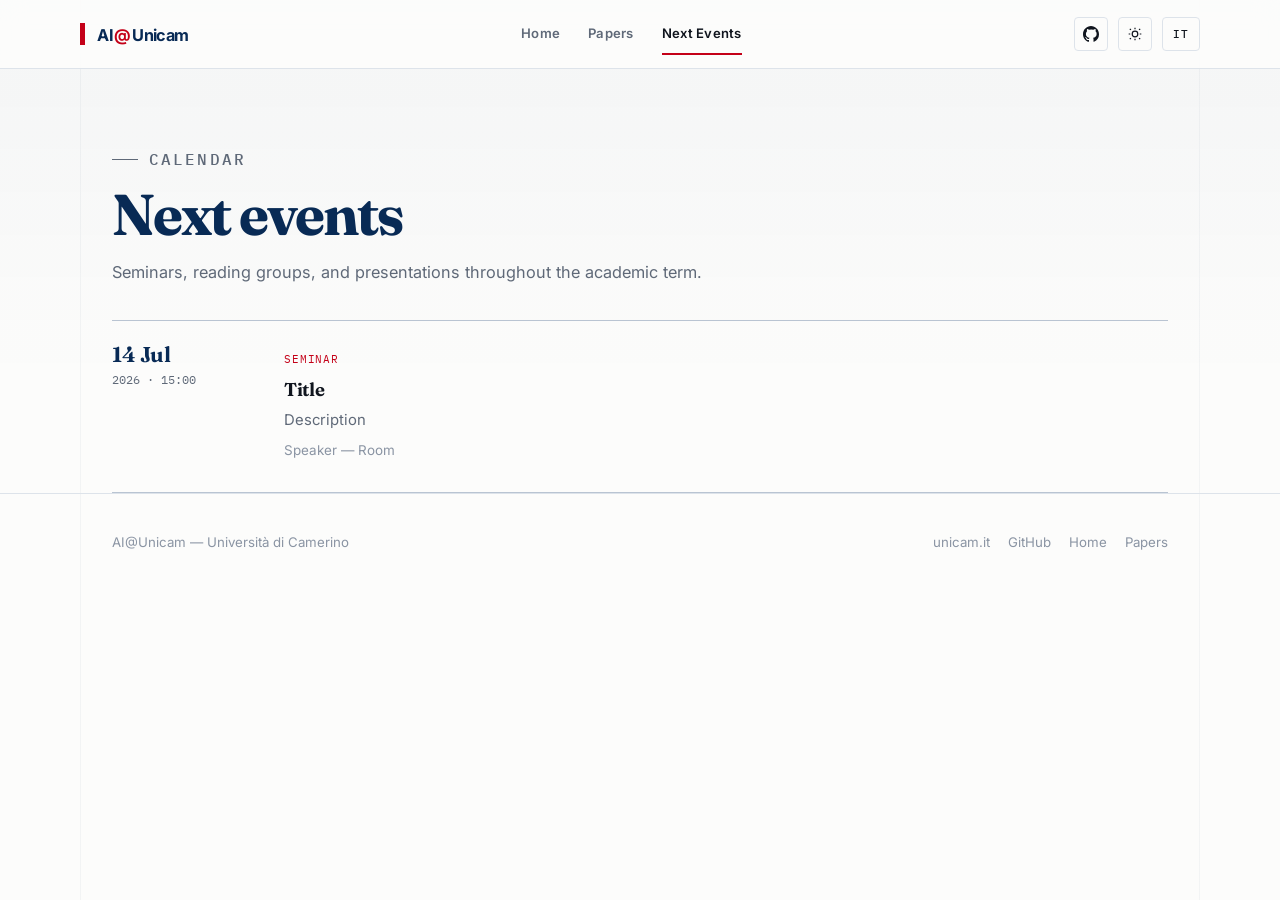
==== events.html @ 0bd1aaf0 "Initial commit" ====
<!doctype html>
<html lang="en" data-theme="light">
<head>
<meta charset="UTF-8" />
<meta name="viewport" content="width=device-width, initial-scale=1.0" />
<title>Next Events — AI@Unicam</title>
<meta name="description" content="Upcoming seminars, talks, and events from the AI@Unicam lab at the University of Camerino." />

<script>
  try {
    var t = localStorage.getItem("aiunicam-theme") || (window.matchMedia("(prefers-color-scheme: dark)").matches ? "dark" : "light");
    document.documentElement.setAttribute("data-theme", t);
    var l = localStorage.getItem("aiunicam-lang") || "en";
    document.documentElement.setAttribute("lang", l);
  } catch (e) {}
</script>

<link rel="preconnect" href="https://fonts.googleapis.com">
<link rel="preconnect" href="https://fonts.gstatic.com" crossorigin>
<link href="https://fonts.googleapis.com/css2?family=Fraunces:ital,opsz,wght@0,9..144,500;0,9..144,600;1,9..144,500&family=Inter:wght@400;500;600&family=IBM+Plex+Mono:wght@400;500&display=swap" rel="stylesheet">
<link rel="stylesheet" href="assets/style.css" />
</head>
<body>

<header class="site">
  <div class="wrap nav-row">
    <a class="logotype" href="index.html">AI<em>@</em>Unicam</a>
    <nav class="primary" aria-label="Primary">
      <a href="index.html"><span class="lang-en">Home</span><span class="lang-it">Home</span></a>
      <a href="papers.html"><span class="lang-en">Papers</span><span class="lang-it">Pubblicazioni</span></a>
      <a href="events.html" class="active"><span class="lang-en">Next Events</span><span class="lang-it">Prossimi Eventi</span></a>
    </nav>
    <div class="nav-tools">
      <a class="icon-btn" href="https://github.com/AI-Unicam" target="_blank" rel="noopener" aria-label="Lab GitHub">
        <svg viewBox="0 0 16 16" fill="currentColor" aria-hidden="true"><path d="M8 0C3.58 0 0 3.64 0 8.13c0 3.6 2.29 6.65 5.47 7.72.4.08.55-.18.55-.4 0-.19-.01-.83-.01-1.51-2.01.37-2.53-.5-2.69-.96-.09-.23-.48-.96-.82-1.15-.28-.15-.68-.53-.01-.54.63-.01 1.08.59 1.23.83.72 1.22 1.87.88 2.33.67.07-.52.28-.88.51-1.08-1.78-.2-3.64-.9-3.64-4C2.92 6.63 3.32 5.8 4 5.14c-.07-.2-.31-1.02.07-2.13 0 0 .67-.22 2.2.83a7.5 7.5 0 0 1 4 0c1.53-1.06 2.2-.83 2.2-.83.38 1.11.14 1.93.07 2.13.68.66 1.08 1.48 1.08 2.5 0 3.11-1.87 3.8-3.65 4 .29.25.54.75.54 1.51 0 1.09-.01 1.97-.01 2.24 0 .22.15.48.55.4A8.14 8.14 0 0 0 16 8.13C16 3.64 12.42 0 8 0Z"/></svg>
      </a>
      <button class="icon-btn" id="theme-toggle" aria-label="Toggle dark mode" aria-pressed="false">
        <svg class="sun" viewBox="0 0 24 24" fill="none" stroke="currentColor" stroke-width="1.8" aria-hidden="true"><circle cx="12" cy="12" r="4.2"/><path d="M12 2.5v2.4M12 19.1v2.4M4.2 4.2l1.7 1.7M18.1 18.1l1.7 1.7M2.5 12h2.4M19.1 12h2.4M4.2 19.8l1.7-1.7M18.1 5.9l1.7-1.7"/></svg>
        <svg class="moon" viewBox="0 0 24 24" fill="currentColor" aria-hidden="true"><path d="M20.4 14.7A8.6 8.6 0 0 1 9.3 3.6a.6.6 0 0 0-.7-.8A9.3 9.3 0 1 0 21.2 15.4a.6.6 0 0 0-.8-.7Z"/></svg>
      </button>
      <button class="lang-btn" id="lang-toggle" aria-label="Switch language">IT</button>
    </div>
  </div>
</header>

<main>
  <div class="wrap page-hero">
    <p class="eyebrow">
      <span class="lang-en">Calendar</span>
      <span class="lang-it">Calendario</span>
    </p>
    <h1 class="page-title">
      <span class="lang-en">Next events</span>
      <span class="lang-it">Prossimi eventi</span>
    </h1>
    <p>
      <span class="lang-en">Seminars, reading groups, and presentations throughout the academic term.</span>
      <span class="lang-it">Seminari, reading group e presentazioni distribuiti lungo l'anno accademico.</span>
    </p>
  </div>

  <section class="wrap">
    <ul class="event-list">
      <li>
        <div class="event">
          <div class="when"><span class="date-num">14 Jul</span>2026 · 15:00</div>
          <div>
            <span class="tag"><span class="lang-en">Seminar</span><span class="lang-it">Seminario</span></span>
            <h3>Title</h3>
            <p>
              <span class="lang-en">Description</span>
              <span class="lang-it">Descrizione</span>
            </p>
            <p class="meta"><span class="lang-en">Speaker — Room</span><span class="lang-it">Relatore — Aula</span></p>
          </div>
        </div>
      </li>

    </ul>
  </section>
</main>

<footer class="site">
  <div class="wrap footer-row">
    <span>AI@Unicam — Università di Camerino</span>
    <div class="footer-links">
      <a href="https://www.unicam.it/" target="_blank" rel="noopener">unicam.it</a>
      <a href="https://github.com/AI-Unicam" target="_blank" rel="noopener">GitHub</a>
      <a href="index.html"><span class="lang-en">Home</span><span class="lang-it">Home</span></a>
      <a href="papers.html"><span class="lang-en">Papers</span><span class="lang-it">Pubblicazioni</span></a>
    </div>
  </div>
</footer>

<script src="assets/script.js"></script>
</body>
</html>
---- assets/style.css ----
/* ============================================================
   AI@Unicam — academic minimal redesign
   Direction: institutional blue/red, restrained academic layout,
   ruled lists instead of card tiles.
   ============================================================ */

:root{
  --bg: #FCFCFB;
  --surface: #FFFFFF;
  --surface-soft: #F6F8FA;
  --ink: #10151E;
  --muted: #5F6978;
  --muted-2: #8A94A3;
  --line: #DDE3EA;
  --line-strong: #B9C4D2;

  --unicam-blue: #082A55;
  --unicam-blue-2: #0F3F7A;
  --unicam-red: #C40018;
  --unicam-red-dark: #8F0012;
  --accent: var(--unicam-red);
  --accent-ink: #FFFFFF;
  --accent-soft: rgba(196,0,24,0.075);
  --blue-soft: rgba(8,42,85,0.055);

  --shadow: 0 18px 50px rgba(8,42,85,0.08);
  --radius: 4px;

  --font-display: "Fraunces", "Iowan Old Style", "Georgia", serif;
  --font-body: "Inter", -apple-system, BlinkMacSystemFont, "Segoe UI", sans-serif;
  --font-mono: "IBM Plex Mono", ui-monospace, "SFMono-Regular", Menlo, monospace;

  color-scheme: light;
}

html[data-theme="dark"]{
  --bg: #080B10;
  --surface: #0E131B;
  --surface-soft: #111A26;
  --ink: #F1F5FA;
  --muted: #B3BECC;
  --muted-2: #7F8997;
  --line: #243142;
  --line-strong: #3A4A60;

  --unicam-blue: #9DB9E6;
  --unicam-blue-2: #C6D9F6;
  --unicam-red: #FF5265;
  --unicam-red-dark: #FF8D99;
  --accent: var(--unicam-red);
  --accent-ink: #260006;
  --accent-soft: rgba(255,82,101,0.12);
  --blue-soft: rgba(157,185,230,0.08);

  --shadow: 0 18px 50px rgba(0,0,0,0.32);
  color-scheme: dark;
}

*{ box-sizing: border-box; }
html{ scroll-behavior: smooth; }

@media (prefers-reduced-motion: reduce){
  html{ scroll-behavior: auto; }
  *{ animation-duration: 0.01ms !important; animation-iteration-count: 1 !important; transition-duration: 0.01ms !important; }
}

body{
  margin: 0;
  background: var(--bg);
  color: var(--ink);
  font-family: var(--font-body);
  font-size: 1rem;
  line-height: 1.65;
  -webkit-font-smoothing: antialiased;
  text-rendering: optimizeLegibility;
  transition: background 0.25s ease, color 0.25s ease;
}

body::before{
  content: "";
  position: fixed;
  inset: 0;
  z-index: -1;
  pointer-events: none;
  background:
    linear-gradient(180deg, rgba(8,42,85,0.035), transparent 24rem),
    linear-gradient(90deg, transparent 0, transparent calc(50% - 560px), rgba(8,42,85,0.04) calc(50% - 560px), rgba(8,42,85,0.04) calc(50% - 559px), transparent calc(50% - 559px), transparent calc(50% + 559px), rgba(8,42,85,0.04) calc(50% + 559px), rgba(8,42,85,0.04) calc(50% + 560px), transparent calc(50% + 560px));
}

html[data-theme="dark"] body::before{
  background:
    linear-gradient(180deg, rgba(157,185,230,0.045), transparent 24rem),
    linear-gradient(90deg, transparent 0, transparent calc(50% - 560px), rgba(157,185,230,0.06) calc(50% - 560px), rgba(157,185,230,0.06) calc(50% - 559px), transparent calc(50% - 559px), transparent calc(50% + 559px), rgba(157,185,230,0.06) calc(50% + 559px), rgba(157,185,230,0.06) calc(50% + 560px), transparent calc(50% + 560px));
}

a{ color: inherit; }

.wrap{
  max-width: 1120px;
  margin: 0 auto;
  padding: 0 32px;
}

/* ---------- Header / nav ---------- */

header.site{
  position: sticky;
  top: 0;
  z-index: 20;
  background: color-mix(in srgb, var(--bg) 92%, transparent);
  backdrop-filter: blur(12px);
  border-bottom: 1px solid var(--line);
}

.nav-row{
  display: flex;
  align-items: center;
  justify-content: space-between;
  gap: 22px;
  padding: 17px 0;
  flex-wrap: wrap;
}

.logotype{
  display: inline-flex;
  align-items: baseline;
  gap: 0.08em;
  font-family: var(--font-body);
  font-weight: 700;
  font-size: 1.02rem;
  letter-spacing: -0.035em;
  text-decoration: none;
  color: var(--unicam-blue);
  white-space: nowrap;
}

.logotype::before{
  content: "";
  width: 5px;
  height: 22px;
  background: var(--accent);
  margin-right: 11px;
  transform: translateY(4px);
}

.logotype em{
  color: var(--accent);
  font-style: normal;
}

html[data-theme="dark"] .logotype{ color: var(--ink); }

nav.primary{
  display: flex;
  align-items: center;
  gap: 28px;
  flex-wrap: wrap;
}

nav.primary a{
  text-decoration: none;
  font-size: 0.82rem;
  font-weight: 600;
  letter-spacing: 0.02em;
  color: var(--muted);
  position: relative;
  padding: 4px 0;
  transition: color 0.15s ease;
}
nav.primary a:hover{ color: var(--ink); }
nav.primary a.active{ color: var(--ink); }
nav.primary a.active::after{
  content: "";
  position: absolute;
  left: 0;
  right: 0;
  bottom: -6px;
  height: 2px;
  background: var(--accent);
}

.nav-tools{
  display: flex;
  align-items: center;
  gap: 10px;
}

.icon-btn,
.lang-btn{
  display: inline-flex;
  align-items: center;
  justify-content: center;
  height: 34px;
  border: 1px solid var(--line);
  border-radius: var(--radius);
  background: transparent;
  color: var(--ink);
  cursor: pointer;
  transition: border-color 0.15s ease, color 0.15s ease, background 0.15s ease;
}
.icon-btn{ width: 34px; }
.icon-btn:hover,
.lang-btn:hover{
  border-color: var(--line-strong);
  background: var(--surface-soft);
  color: var(--unicam-blue);
}
.icon-btn:focus-visible, a:focus-visible, button:focus-visible{
  outline: 2px solid var(--accent);
  outline-offset: 3px;
}
.icon-btn svg{ width: 16px; height: 16px; display: block; }
.icon-btn .moon{ display: none; }
html[data-theme="dark"] .icon-btn .sun{ display: none; }
html[data-theme="dark"] .icon-btn .moon{ display: block; }

.lang-btn{
  min-width: 38px;
  padding: 0 10px;
  font-family: var(--font-mono);
  font-size: 0.68rem;
  font-weight: 500;
  letter-spacing: 0.07em;
}

/* ---------- Hero ---------- */

/* .hero{
  padding: clamp(72px, 9vw, 112px) 0 72px;
  display: grid;
  grid-template-columns: minmax(0, 0.95fr) minmax(340px, 1.05fr);
  gap: clamp(42px, 6vw, 78px);
  align-items: center;
} */


.hero{
  padding: 84px 0 72px;
  display: grid;
  grid-template-columns: minmax(0, 1.05fr) minmax(360px, 0.85fr);
  gap: clamp(36px, 6vw, 88px);
  align-items: center;
}

.hero-visual{
  margin: 0;
  position: relative;
  justify-self: end;
  align-self: center;
  width: clamp(420px, 44vw, 680px);
}

.hero-symbol{
  display: block;
  width: 100%;
  height: auto;
  background: transparent;
  border: 0;
  box-shadow: none;
}

.hero-symbol-dark{
  display: none;
}

html[data-theme="dark"] .hero-symbol-light{
  display: none;
}

html[data-theme="dark"] .hero-symbol-dark{
  display: block;
}

.eyebrow{
  font-family: var(--font-mono);
  font-size: 0.7rem;
  letter-spacing: 0.13em;
  text-transform: uppercase;
  color: var(--accent);
  display: inline-flex;
  align-items: center;
  gap: 11px;
  margin: 0 0 18px;
  font-weight: 500;
}
.eyebrow::before{
  content: "";
  width: 26px;
  height: 1px;
  background: currentColor;
  display: inline-block;
}

h1.hero-title{
  font-family: var(--font-display);
  font-weight: 700;
  font-size: clamp(2.8rem, 5.9vw, 5.1rem);
  line-height: 0.98;
  letter-spacing: -0.045em;
  margin: 0 0 26px;
  color: var(--unicam-blue);
  max-width: 10ch;
}
html[data-theme="dark"] h1.hero-title{ color: var(--ink); }
h1.hero-title em{
  font-style: normal;
  color: var(--accent);
}

.hero p.lede{
  font-size: clamp(1.03rem, 1.35vw, 1.12rem);
  color: var(--muted);
  max-width: 58ch;
  margin: 0 0 30px;
}

.cta-row{
  display: flex;
  gap: 12px;
  flex-wrap: wrap;
}

.btn{
  display: inline-flex;
  align-items: center;
  gap: 8px;
  padding: 10px 16px;
  border-radius: var(--radius);
  text-decoration: none;
  font-size: 0.88rem;
  font-weight: 600;
  border: 1px solid transparent;
  transition: border-color 0.15s ease, background 0.15s ease, color 0.15s ease;
}
.btn-primary{
  background: var(--unicam-blue);
  color: #fff;
}
html[data-theme="dark"] .btn-primary{
  background: var(--ink);
  color: var(--bg);
}
.btn-primary:hover{ background: var(--unicam-blue-2); }
.btn-ghost{
  border-color: var(--line-strong);
  color: var(--ink);
  background: transparent;
}
.btn-ghost:hover{
  border-color: var(--accent);
  color: var(--accent);
}

.hero-graphic,
.hero-panel{ display: none; }

.hero-symbol-dark{ display: none; }
html[data-theme="dark"] .hero-symbol-light{ display: none; }
html[data-theme="dark"] .hero-symbol-dark{ display: block; }

/* ---------- Sections ---------- */

section{
  padding: 62px 0;
  border-top: 1px solid var(--line);
}
section:first-of-type{ border-top: none; }

.section-head{
  display: grid;
  grid-template-columns: minmax(0, 1fr) minmax(220px, 34ch);
  gap: 36px;
  align-items: end;
  margin-bottom: 24px;
}

h2.section-title{
  font-family: var(--font-display);
  font-weight: 700;
  font-size: clamp(1.65rem, 2.4vw, 2.1rem);
  line-height: 1.08;
  margin: 0;
  letter-spacing: -0.025em;
  color: var(--unicam-blue);
}
html[data-theme="dark"] h2.section-title{ color: var(--ink); }

.section-note{
  color: var(--muted);
  font-size: 0.9rem;
  max-width: 34ch;
  text-align: right;
}

/* ---------- Research areas: ruled academic list ---------- */

.plain-list{
  list-style: none;
  margin: 0;
  padding: 0;
  border-top: 1px solid var(--line-strong);
}
.plain-list li{
  padding: 24px 0;
  border-bottom: 1px solid var(--line);
  display: grid;
  grid-template-columns: 156px minmax(0, 1fr);
  gap: 32px;
  background: transparent;
}
.plain-list li:last-child{ border-bottom: 1px solid var(--line-strong); }
.plain-list .label{
  font-family: var(--font-mono);
  font-size: 0.73rem;
  color: var(--accent);
  letter-spacing: 0.06em;
  padding-top: 4px;
}
.plain-list .body h3{
  margin: 0 0 6px;
  font-family: var(--font-body);
  font-weight: 650;
  font-size: 1.03rem;
  letter-spacing: -0.01em;
  color: var(--ink);
}
.plain-list .body p{
  margin: 0;
  color: var(--muted);
  font-size: 0.95rem;
  max-width: 68ch;
}

/* ---------- Affiliation strip ---------- */

.affiliation{
  display: flex;
  align-items: center;
  justify-content: space-between;
  gap: 20px;
  padding: 22px 0;
  flex-wrap: wrap;
  color: var(--muted);
  font-size: 0.91rem;
  border-top: 1px solid var(--line-strong);
  border-bottom: 1px solid var(--line-strong);
}
.affiliation a{
  text-decoration: none;
  color: var(--unicam-blue);
  border-bottom: 1px solid color-mix(in srgb, var(--unicam-blue) 35%, var(--line));
  padding-bottom: 2px;
  transition: border-color 0.15s ease, color 0.15s ease;
}
.affiliation a:hover{
  border-color: var(--accent);
  color: var(--accent);
}
html[data-theme="dark"] .affiliation a{ color: var(--ink); }

/* ---------- Publications: ruled records, not tiles ---------- */

.paper-list,
.event-list{
  list-style: none;
  margin: 0;
  padding: 0;
  border-top: 1px solid var(--line-strong);
}
.paper,
.event{
  display: grid;
  gap: 28px;
  padding: 23px 0;
  border-bottom: 1px solid var(--line);
  background: transparent;
}
.paper{
  grid-template-columns: 82px minmax(0, 1fr);
}
.event{
  grid-template-columns: 144px minmax(0, 1fr);
}
.paper-list li:last-child .paper,
.event-list li:last-child .event{
  border-bottom: 1px solid var(--line-strong);
}

.paper .year{
  align-self: start;
  justify-self: start;
  font-family: var(--font-mono);
  font-size: 0.78rem;
  color: var(--accent);
  line-height: 1.4;
}

.paper-title-link{
  text-decoration: none;
}
.paper-title-link:hover h3{
  color: var(--accent);
}
.paper h3{
  font-family: var(--font-display);
  font-weight: 650;
  font-size: clamp(1.08rem, 1.6vw, 1.25rem);
  margin: 0 0 7px;
  line-height: 1.25;
  letter-spacing: -0.015em;
  color: var(--ink);
  transition: color 0.15s ease;
}
.paper .authors{
  color: var(--muted);
  font-size: 0.91rem;
  margin: 0 0 4px;
}
.paper .venue{
  font-style: normal;
  color: var(--muted-2);
  font-size: 0.87rem;
  margin: 0;
}
.paper .links{
  display: flex;
  gap: 18px;
  flex-wrap: wrap;
  margin-top: 12px;
}
.paper .links a{
  font-size: 0.83rem;
  text-decoration: none;
  color: var(--unicam-blue);
  border-bottom: 1px solid var(--line-strong);
  padding-bottom: 1px;
  transition: border-color 0.15s ease, color 0.15s ease;
}
.paper .links a:hover{ color: var(--accent); border-color: var(--accent); }

/* ---------- Events: agenda rows ---------- */

.event .when{
  font-family: var(--font-mono);
  font-size: 0.76rem;
  color: var(--muted);
  line-height: 1.5;
}
.event .when .date-num{
  display: block;
  font-size: 1.34rem;
  color: var(--unicam-blue);
  font-family: var(--font-display);
  font-weight: 650;
  line-height: 1;
  margin-bottom: 5px;
  letter-spacing: -0.02em;
}
html[data-theme="dark"] .event .when .date-num{ color: var(--ink); }
.event .tag{
  display: inline-block;
  font-family: var(--font-mono);
  font-size: 0.66rem;
  letter-spacing: 0.08em;
  text-transform: uppercase;
  color: var(--accent);
  margin-bottom: 9px;
}
.event h3{
  font-family: var(--font-display);
  font-weight: 650;
  font-size: 1.16rem;
  line-height: 1.25;
  margin: 0 0 7px;
  letter-spacing: -0.015em;
}
.event p{
  margin: 0 0 7px;
  color: var(--muted);
  font-size: 0.93rem;
}
.event .meta{
  font-size: 0.84rem;
  color: var(--muted-2);
}

.empty-note{
  color: var(--muted-2);
  font-size: 0.92rem;
  padding: 22px 0;
  border-top: 1px solid var(--line-strong);
  border-bottom: 1px solid var(--line-strong);
}

/* ---------- Page hero ---------- */

.page-hero{
  padding: 72px 32px 34px;
}
.page-hero .eyebrow{ margin-bottom: 14px; }
h1.page-title{
  font-family: var(--font-display);
  font-weight: 700;
  font-size: clamp(2.35rem, 4.5vw, 3.75rem);
  line-height: 0.98;
  margin: 0 0 16px;
  letter-spacing: -0.035em;
  color: var(--unicam-blue);
}
html[data-theme="dark"] h1.page-title{ color: var(--ink); }
.page-hero p{
  color: var(--muted);
  max-width: 60ch;
  margin: 0;
  font-size: 1.02rem;
}

/* ---------- Footer ---------- */

footer.site{
  border-top: 1px solid var(--line);
  padding: 38px 0 56px;
  color: var(--muted-2);
  font-size: 0.83rem;
}
.footer-row{
  display: flex;
  justify-content: space-between;
  align-items: center;
  gap: 20px;
  flex-wrap: wrap;
}
.footer-links{
  display: flex;
  gap: 18px;
  flex-wrap: wrap;
}
footer.site a{
  text-decoration: none;
  color: var(--muted-2);
  transition: color 0.15s ease;
}
footer.site a:hover{ color: var(--accent); }

/* ---------- Language Mechanics ---------- */

html[lang="en"] .lang-it { display: none !important; }
html[lang="it"] .lang-en { display: none !important; }

/* ---------- Responsive ---------- */

@media (max-width: 820px){
  .hero{
    grid-template-columns: 1fr;
    padding-top: 56px;
  }

  .hero-visual{
    justify-self: center;
    width: min(82vw, 420px);
    margin-top: 24px;
  }

  h1.hero-title{
    max-width: 12ch;
  }
  .section-head{
    grid-template-columns: 1fr;
    gap: 10px;
  }
  .section-note{
    text-align: left;
  }
}

@media (max-width: 720px){
  .wrap,
  .page-hero{
    padding-left: 22px;
    padding-right: 22px;
  }
  .nav-row{ gap: 14px; }
  nav.primary{
    order: 3;
    width: 100%;
    gap: 20px;
  }
  nav.primary a.active::after{ bottom: -4px; }
  .plain-list li,
  .paper,
  .event{
    grid-template-columns: 1fr;
    gap: 8px;
  }
  .plain-list .label,
  .paper .year{
    padding-top: 0;
  }
}
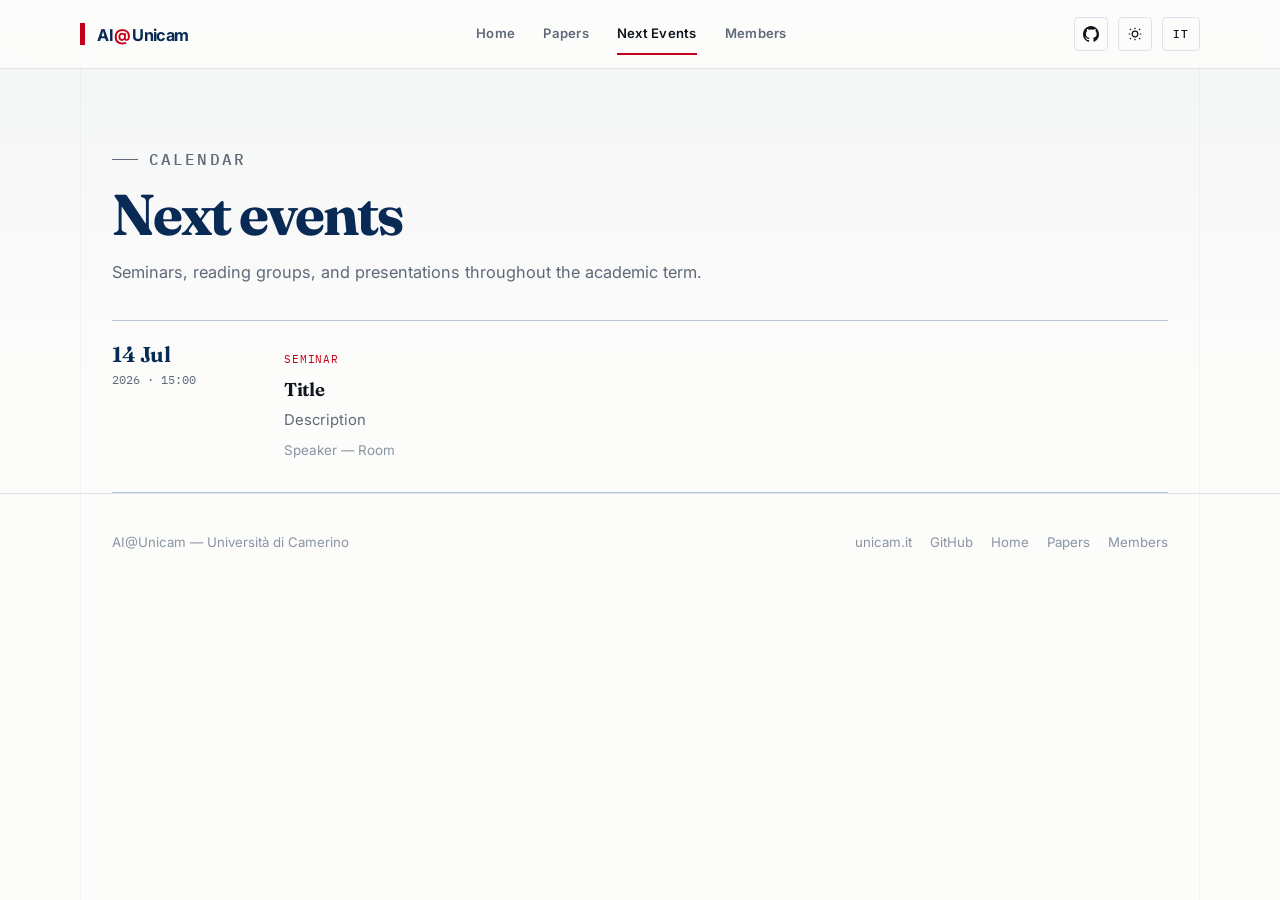
==== commit be2da9cf: "Update events.html" ====
--- a/events.html
+++ b/events.html
@@ -29,6 +29,7 @@
       <a href="index.html"><span class="lang-en">Home</span><span class="lang-it">Home</span></a>
       <a href="papers.html"><span class="lang-en">Papers</span><span class="lang-it">Pubblicazioni</span></a>
       <a href="events.html" class="active"><span class="lang-en">Next Events</span><span class="lang-it">Prossimi Eventi</span></a>
+      <a href="members.html"><span class="lang-en">Members</span><span class="lang-it">Membri</span></a>
     </nav>
     <div class="nav-tools">
       <a class="icon-btn" href="https://github.com/AI-Unicam" target="_blank" rel="noopener" aria-label="Lab GitHub">
@@ -88,10 +89,11 @@
       <a href="https://github.com/AI-Unicam" target="_blank" rel="noopener">GitHub</a>
       <a href="index.html"><span class="lang-en">Home</span><span class="lang-it">Home</span></a>
       <a href="papers.html"><span class="lang-en">Papers</span><span class="lang-it">Pubblicazioni</span></a>
+      <a href="members.html"><span class="lang-en">Members</span><span class="lang-it">Membri</span></a>
     </div>
   </div>
 </footer>
 
 <script src="assets/script.js"></script>
 </body>
-</html>+</html>
